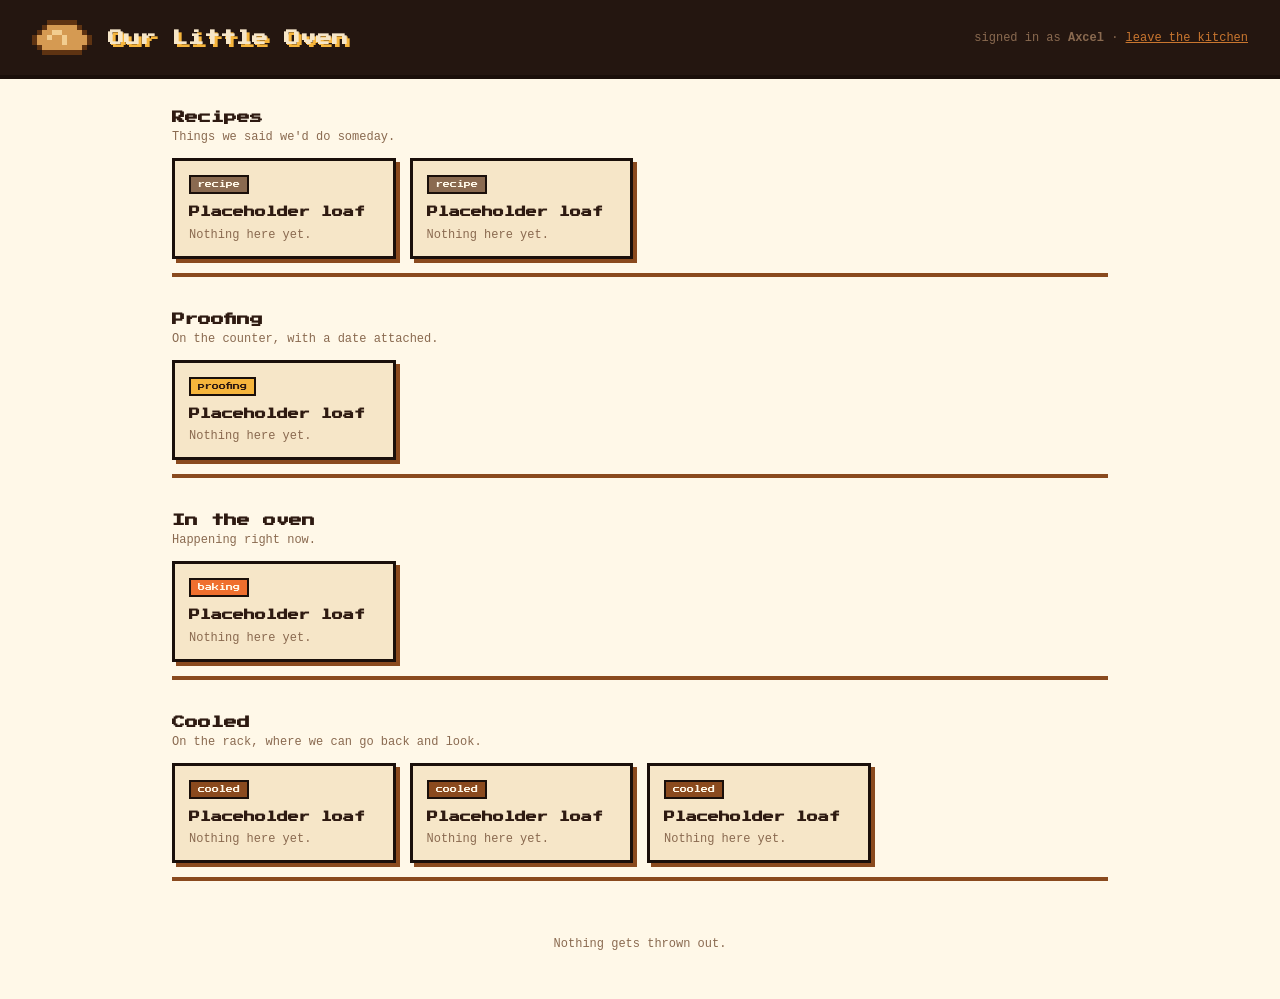
==== frontend/dashboard.html @ a83e8361 "feat: add placeholder dashboard Static dashboard page with the four loaf stages and placeholder card" ====
<!DOCTYPE html>
<html lang="en">
<head>
  <meta charset="UTF-8" />
  <meta name="viewport" content="width=device-width, initial-scale=1.0" />
  <title>Our Little Oven — The Rack</title>
  <link rel="preconnect" href="https://fonts.googleapis.com" />
  <link rel="preconnect" href="https://fonts.gstatic.com" crossorigin />
  <link href="https://fonts.googleapis.com/css2?family=Press+Start+2P&display=swap" rel="stylesheet" />
  <link rel="stylesheet" href="css/style.css" />
</head>
<body class="dash-body">

  <header class="dash-head">
    <div class="dash-brand">
      <div class="sprite-slot" data-sprite="boule"></div>
      <h1>Our Little Oven</h1>
    </div>
    <p class="dash-who">signed in as <b>Axcel</b> · <a href="index.html">leave the kitchen</a></p>
  </header>

  <main class="dash">

    <section class="shelf-group">
      <h2>Recipes</h2>
      <p class="shelf-note">Things we said we'd do someday.</p>
      <div class="loaf-row">
        <article class="loaf"><span class="stage recipe">recipe</span><h3>Placeholder loaf</h3><p>Nothing here yet.</p></article>
        <article class="loaf"><span class="stage recipe">recipe</span><h3>Placeholder loaf</h3><p>Nothing here yet.</p></article>
      </div>
    </section>

    <section class="shelf-group">
      <h2>Proofing</h2>
      <p class="shelf-note">On the counter, with a date attached.</p>
      <div class="loaf-row">
        <article class="loaf"><span class="stage proofing">proofing</span><h3>Placeholder loaf</h3><p>Nothing here yet.</p></article>
      </div>
    </section>

    <section class="shelf-group">
      <h2>In the oven</h2>
      <p class="shelf-note">Happening right now.</p>
      <div class="loaf-row">
        <article class="loaf"><span class="stage baking">baking</span><h3>Placeholder loaf</h3><p>Nothing here yet.</p></article>
      </div>
    </section>

    <section class="shelf-group">
      <h2>Cooled</h2>
      <p class="shelf-note">On the rack, where we can go back and look.</p>
      <div class="loaf-row">
        <article class="loaf"><span class="stage cooled">cooled</span><h3>Placeholder loaf</h3><p>Nothing here yet.</p></article>
        <article class="loaf"><span class="stage cooled">cooled</span><h3>Placeholder loaf</h3><p>Nothing here yet.</p></article>
        <article class="loaf"><span class="stage cooled">cooled</span><h3>Placeholder loaf</h3><p>Nothing here yet.</p></article>
      </div>
    </section>

  </main>

  <footer class="dash-foot"><span class="pip"></span>Nothing gets thrown out.</footer>

  <script src="js/sprites.js"></script>
</body>
</html>
---- frontend/css/style.css ----
:root {
  /* 8-bit bakery palette */
  --ink: #2e1a11;
  --outline: #1a0f0a;
  --hearth: #241610;
  --dough: #f6e6c8;
  --paper: #fff8e8;
  --ember: #ef6f2e;
  --gold: #f6b53c;
  --crust: #c9762f;
  --crust-dark: #8a4a1e;
  --muted: #8a6a50;
  --pixel: 'Press Start 2P', monospace;
  --mono: ui-monospace, SFMono-Regular, Menlo, monospace;
}

* {
  box-sizing: border-box;
}

body {
  margin: 0;
  background: var(--hearth);
  color: var(--ink);
  font-family: var(--mono);
}

a {
  color: var(--crust);
}

a:hover {
  color: var(--crust-dark);
}

.screen {
  min-height: 100vh;
  display: grid;
  grid-template-columns: 1fr 400px;
}

/* ---------- left: the hearth ---------- */

.hearth {
  position: relative;
  overflow: hidden;
  background: var(--hearth);
  display: flex;
  flex-direction: column;
  align-items: center;
  justify-content: center;
  gap: 30px;
}

.hearth-glow {
  position: absolute;
  inset: 0;
  background: radial-gradient(circle at 50% 62%, rgba(239, 111, 46, 0.3), rgba(36, 22, 16, 0) 62%);
}

.rack {
  position: relative;
  z-index: 1;
  display: flex;
  align-items: flex-end;
  gap: 18px;
}

.shelf {
  z-index: 1;
  width: 300px;
  height: 10px;
  background: #3d2417;
  border-top: 3px solid #56341f;
}

.oven-wrap {
  position: relative;
  z-index: 1;
}

.door-glow {
  position: absolute;
  left: 50%;
  bottom: -14px;
  transform: translateX(-50%);
  width: 190px;
  height: 26px;
  pointer-events: none;
  background: radial-gradient(ellipse at center, rgba(246, 181, 60, 0.5), rgba(246, 181, 60, 0) 70%);
  animation: glow 1.6s ease-in-out infinite;
}

.steam {
  position: absolute;
  left: 50%;
  top: -34px;
  transform: translateX(-50%);
  display: flex;
  gap: 12px;
}

.steam span {
  width: 6px;
  height: 6px;
  background: #7d6a5c;
  animation: steam 2.6s linear infinite;
}

.steam span:nth-child(2) { animation-delay: 0.9s; }
.steam span:nth-child(3) { animation-delay: 1.7s; }

.temp {
  position: relative;
  z-index: 1;
  margin: 0;
  font-family: var(--pixel);
  font-size: 10px;
  letter-spacing: 0.04em;
  color: #a8785a;
}

.scanlines {
  position: absolute;
  inset: 0;
  pointer-events: none;
  background: repeating-linear-gradient(
    to bottom,
    rgba(0, 0, 0, 0.22) 0 2px,
    rgba(0, 0, 0, 0) 2px 4px
  );
  animation: scan 1.2s linear infinite;
}

/* ---------- right: the panel ---------- */

.panel {
  background: var(--dough);
  border-left: 6px solid var(--outline);
  padding: 46px 40px;
  display: flex;
  flex-direction: column;
  justify-content: center;
  gap: 26px;
}

.panel-head {
  display: flex;
  flex-direction: column;
  gap: 14px;
}

h1 {
  margin: 0;
  font-family: var(--pixel);
  font-size: 21px;
  line-height: 1.5;
  color: var(--ink);
  text-shadow: 3px 3px 0 var(--gold);
}

.staff {
  display: flex;
  align-items: center;
  gap: 10px;
}

.staff p {
  margin: 0;
  font-size: 13px;
  line-height: 1.5;
  color: #6b4a33;
}

.bakers {
  display: flex;
  gap: 2px;
}

.caret {
  display: inline-block;
  width: 7px;
  height: 12px;
  margin-left: 4px;
  vertical-align: -1px;
  background: var(--ember);
  animation: blink 1s steps(1) infinite;
}

form {
  display: flex;
  flex-direction: column;
  gap: 8px;
}

label {
  font-family: var(--pixel);
  font-size: 10px;
  letter-spacing: 0.04em;
  color: var(--ink);
}

input {
  width: 100%;
  margin-bottom: 12px;
  padding: 12px 13px;
  background: var(--paper);
  border: 3px solid var(--ink);
  border-radius: 0;
  box-shadow: inset 3px 3px 0 rgba(46, 26, 17, 0.1);
  font-family: var(--mono);
  font-size: 15px;
  color: var(--ink);
}

input::placeholder {
  color: #b9a98d;
}

input:focus {
  outline: none;
  border-color: var(--ember);
  box-shadow: inset 3px 3px 0 rgba(239, 111, 46, 0.18);
}

#password {
  margin-bottom: 20px;
}

button {
  padding: 15px 14px;
  background: var(--ember);
  border: 3px solid var(--ink);
  border-radius: 0;
  box-shadow: 5px 5px 0 var(--ink);
  color: var(--paper);
  font-family: var(--pixel);
  font-size: 12px;
  cursor: pointer;
  transition: transform 80ms steps(2), box-shadow 80ms steps(2);
}

button:hover {
  background: #f6853f;
}

button:active {
  transform: translate(5px, 5px);
  box-shadow: 0 0 0 var(--ink);
}

.footnote {
  margin: 0;
  display: flex;
  align-items: center;
  gap: 8px;
  font-size: 12px;
  color: var(--muted);
}

.pip {
  width: 6px;
  height: 6px;
  background: #d3b58c;
}

/* ---------- sprite motion ---------- */

.bob-1 { animation: bob 2.8s ease-in-out infinite; }
.bob-2 { animation: bob 3.4s ease-in-out infinite 0.4s; }
.bob-3 { animation: bob 3.1s ease-in-out infinite 0.9s; }

@keyframes steam {
  0%   { transform: translateY(0) scale(1); opacity: 0; }
  18%  { opacity: 0.6; }
  100% { transform: translateY(-46px) scale(1.6); opacity: 0; }
}

@keyframes glow {
  0%, 100% { opacity: 0.55; transform: translateX(-50%) scale(1); }
  50%      { opacity: 1;    transform: translateX(-50%) scale(1.12); }
}

@keyframes blink {
  0%, 49%   { opacity: 1; }
  50%, 100% { opacity: 0; }
}

@keyframes bob {
  0%, 100% { transform: translateY(0); }
  50%      { transform: translateY(-4px); }
}

@keyframes scan {
  0%   { background-position: 0 0; }
  100% { background-position: 0 8px; }
}

/* ---------- dashboard ---------- */

.dash-body {
  background: var(--paper);
}

.dash-head {
  display: flex;
  align-items: center;
  justify-content: space-between;
  flex-wrap: wrap;
  gap: 12px;
  padding: 20px 32px;
  background: var(--hearth);
  border-bottom: 4px solid var(--outline);
}

.dash-brand {
  display: flex;
  align-items: center;
  gap: 16px;
}

.dash-brand h1 {
  margin: 0;
  font-family: var(--pixel);
  font-size: 16px;
  color: var(--dough);
}

.dash-who {
  margin: 0;
  font-size: 12px;
  color: var(--muted);
}

.dash {
  max-width: 1000px;
  margin: 0 auto;
  padding: 32px;
  display: flex;
  flex-direction: column;
  gap: 36px;
}

.shelf-group h2 {
  margin: 0;
  font-family: var(--pixel);
  font-size: 13px;
  color: var(--ink);
}

.shelf-note {
  margin: 6px 0 14px;
  font-size: 12px;
  color: var(--muted);
}

.loaf-row {
  display: grid;
  grid-template-columns: repeat(auto-fill, minmax(220px, 1fr));
  gap: 14px;
  padding-bottom: 14px;
  border-bottom: 4px solid var(--crust-dark);
}

.loaf {
  background: var(--dough);
  border: 3px solid var(--outline);
  box-shadow: 4px 4px 0 var(--crust-dark);
  padding: 14px;
}

.loaf h3 {
  margin: 10px 0 6px;
  font-family: var(--pixel);
  font-size: 11px;
  line-height: 1.6;
}

.loaf p {
  margin: 0;
  font-size: 12px;
  color: var(--muted);
}

.stage {
  display: inline-block;
  padding: 4px 7px;
  font-family: var(--pixel);
  font-size: 7px;
  color: var(--paper);
  border: 2px solid var(--outline);
}

.stage.recipe { background: var(--muted); }
.stage.proofing { background: var(--gold); color: var(--ink); }
.stage.baking { background: var(--ember); }
.stage.cooled { background: var(--crust-dark); }

.dash-foot {
  padding: 24px 32px 40px;
  text-align: center;
  font-size: 12px;
  color: var(--muted);
}
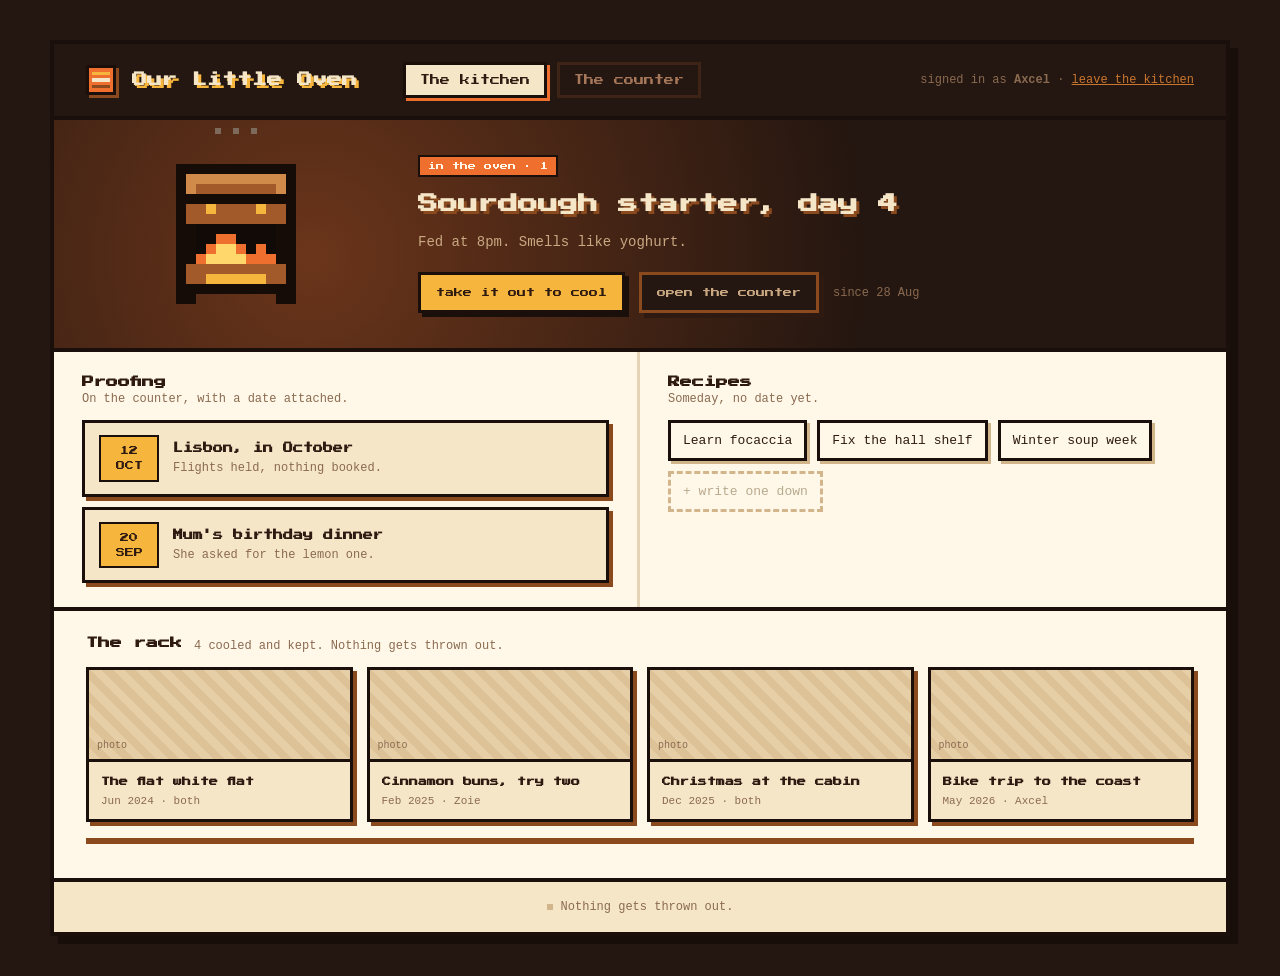
==== commit 441faba6: "feat: apply pixel-bakery dashboard design Implements the kitchen and counter views from the dashboar" ====
--- a/frontend/dashboard.html
+++ b/frontend/dashboard.html
@@ -3,63 +3,33 @@
 <head>
   <meta charset="UTF-8" />
   <meta name="viewport" content="width=device-width, initial-scale=1.0" />
-  <title>Our Little Oven — The Rack</title>
+  <title>Our Little Oven — Dashboard</title>
   <link rel="preconnect" href="https://fonts.googleapis.com" />
   <link rel="preconnect" href="https://fonts.gstatic.com" crossorigin />
   <link href="https://fonts.googleapis.com/css2?family=Press+Start+2P&display=swap" rel="stylesheet" />
   <link rel="stylesheet" href="css/style.css" />
+  <link rel="stylesheet" href="css/dashboard.css" />
 </head>
-<body class="dash-body">
+<body class="dashboard-body">
+  <div class="app-frame">
+    <header class="app-header">
+      <div class="brand">
+        <span class="brand-mark"><span></span><span></span><span></span></span>
+        <h1 class="brand-title">Our Little Oven</h1>
+      </div>
+      <nav class="tabs">
+        <button class="tab" data-action="go-view" data-view="kitchen">The kitchen</button>
+        <button class="tab" data-action="go-view" data-view="counter">The counter</button>
+      </nav>
+      <p class="signed-in">signed in as <b>Axcel</b> · <a href="index.html">leave the kitchen</a></p>
+    </header>
 
-  <header class="dash-head">
-    <div class="dash-brand">
-      <div class="sprite-slot" data-sprite="boule"></div>
-      <h1>Our Little Oven</h1>
-    </div>
-    <p class="dash-who">signed in as <b>Axcel</b> · <a href="index.html">leave the kitchen</a></p>
-  </header>
+    <main id="view-root"></main>
 
-  <main class="dash">
-
-    <section class="shelf-group">
-      <h2>Recipes</h2>
-      <p class="shelf-note">Things we said we'd do someday.</p>
-      <div class="loaf-row">
-        <article class="loaf"><span class="stage recipe">recipe</span><h3>Placeholder loaf</h3><p>Nothing here yet.</p></article>
-        <article class="loaf"><span class="stage recipe">recipe</span><h3>Placeholder loaf</h3><p>Nothing here yet.</p></article>
-      </div>
-    </section>
-
-    <section class="shelf-group">
-      <h2>Proofing</h2>
-      <p class="shelf-note">On the counter, with a date attached.</p>
-      <div class="loaf-row">
-        <article class="loaf"><span class="stage proofing">proofing</span><h3>Placeholder loaf</h3><p>Nothing here yet.</p></article>
-      </div>
-    </section>
-
-    <section class="shelf-group">
-      <h2>In the oven</h2>
-      <p class="shelf-note">Happening right now.</p>
-      <div class="loaf-row">
-        <article class="loaf"><span class="stage baking">baking</span><h3>Placeholder loaf</h3><p>Nothing here yet.</p></article>
-      </div>
-    </section>
-
-    <section class="shelf-group">
-      <h2>Cooled</h2>
-      <p class="shelf-note">On the rack, where we can go back and look.</p>
-      <div class="loaf-row">
-        <article class="loaf"><span class="stage cooled">cooled</span><h3>Placeholder loaf</h3><p>Nothing here yet.</p></article>
-        <article class="loaf"><span class="stage cooled">cooled</span><h3>Placeholder loaf</h3><p>Nothing here yet.</p></article>
-        <article class="loaf"><span class="stage cooled">cooled</span><h3>Placeholder loaf</h3><p>Nothing here yet.</p></article>
-      </div>
-    </section>
-
-  </main>
-
-  <footer class="dash-foot"><span class="pip"></span>Nothing gets thrown out.</footer>
+    <footer class="app-footer"><span class="pip"></span>Nothing gets thrown out.</footer>
+  </div>
 
   <script src="js/sprites.js"></script>
+  <script src="js/dashboard.js"></script>
 </body>
 </html>
--- a/frontend/css/style.css
+++ b/frontend/css/style.css
@@ -295,110 +295,3 @@
   0%   { background-position: 0 0; }
   100% { background-position: 0 8px; }
 }
-
-/* ---------- dashboard ---------- */
-
-.dash-body {
-  background: var(--paper);
-}
-
-.dash-head {
-  display: flex;
-  align-items: center;
-  justify-content: space-between;
-  flex-wrap: wrap;
-  gap: 12px;
-  padding: 20px 32px;
-  background: var(--hearth);
-  border-bottom: 4px solid var(--outline);
-}
-
-.dash-brand {
-  display: flex;
-  align-items: center;
-  gap: 16px;
-}
-
-.dash-brand h1 {
-  margin: 0;
-  font-family: var(--pixel);
-  font-size: 16px;
-  color: var(--dough);
-}
-
-.dash-who {
-  margin: 0;
-  font-size: 12px;
-  color: var(--muted);
-}
-
-.dash {
-  max-width: 1000px;
-  margin: 0 auto;
-  padding: 32px;
-  display: flex;
-  flex-direction: column;
-  gap: 36px;
-}
-
-.shelf-group h2 {
-  margin: 0;
-  font-family: var(--pixel);
-  font-size: 13px;
-  color: var(--ink);
-}
-
-.shelf-note {
-  margin: 6px 0 14px;
-  font-size: 12px;
-  color: var(--muted);
-}
-
-.loaf-row {
-  display: grid;
-  grid-template-columns: repeat(auto-fill, minmax(220px, 1fr));
-  gap: 14px;
-  padding-bottom: 14px;
-  border-bottom: 4px solid var(--crust-dark);
-}
-
-.loaf {
-  background: var(--dough);
-  border: 3px solid var(--outline);
-  box-shadow: 4px 4px 0 var(--crust-dark);
-  padding: 14px;
-}
-
-.loaf h3 {
-  margin: 10px 0 6px;
-  font-family: var(--pixel);
-  font-size: 11px;
-  line-height: 1.6;
-}
-
-.loaf p {
-  margin: 0;
-  font-size: 12px;
-  color: var(--muted);
-}
-
-.stage {
-  display: inline-block;
-  padding: 4px 7px;
-  font-family: var(--pixel);
-  font-size: 7px;
-  color: var(--paper);
-  border: 2px solid var(--outline);
-}
-
-.stage.recipe { background: var(--muted); }
-.stage.proofing { background: var(--gold); color: var(--ink); }
-.stage.baking { background: var(--ember); }
-.stage.cooled { background: var(--crust-dark); }
-
-.dash-foot {
-  padding: 24px 32px 40px;
-  text-align: center;
-  font-size: 12px;
-  color: var(--muted);
-}
--- a/frontend/css/dashboard.css
+++ b/frontend/css/dashboard.css
@@ -0,0 +1,818 @@
+:root {
+  --amber: #f6b53c;
+  --brown: #8a4a1e;
+  --brown-dark: #6b3a17;
+  --firebox: #3d2417;
+  --oven-trim: #56341f;
+  --ticket-paper: #fffdf6;
+  --cloth-light: #fbf1dc;
+  --cloth-dark: #f2e3c4;
+  --text-2: #4a2c16;
+  --text-3: #6b4a33;
+  --muted-2: #b9a98d;
+  --on-dark: #f6e6c8;
+  --on-dark-2: #c9a882;
+  --on-dark-3: #a8785a;
+  --hairline: #e4d3b4;
+  --hairline-2: #d9c7a4;
+  --hairline-3: #d3b58c;
+  --hairline-4: #c9a882;
+}
+
+.dashboard-body {
+  background: var(--hearth);
+}
+
+.app-frame {
+  width: 1180px;
+  max-width: 100%;
+  margin: 40px auto;
+  background: var(--paper);
+  border: 4px solid var(--outline);
+  box-shadow: 8px 8px 0 rgba(0, 0, 0, 0.35);
+}
+
+/* ---------- header ---------- */
+
+.app-header {
+  display: flex;
+  align-items: center;
+  gap: 20px;
+  padding: 18px 32px;
+  background: var(--hearth);
+  border-bottom: 4px solid var(--outline);
+}
+
+.brand {
+  display: flex;
+  align-items: center;
+  gap: 16px;
+}
+
+.brand-mark {
+  display: flex;
+  flex-direction: column;
+  justify-content: center;
+  gap: 3px;
+  flex: none;
+  width: 30px;
+  height: 30px;
+  padding: 4px 3px;
+  background: var(--ember);
+  border: 3px solid var(--outline);
+  box-shadow: 3px 3px 0 var(--brown);
+}
+
+.brand-mark span:nth-child(1) { height: 4px; background: var(--amber); }
+.brand-mark span:nth-child(2) { height: 4px; background: var(--on-dark); }
+.brand-mark span:nth-child(3) { height: 4px; background: var(--brown); }
+
+.brand-title {
+  margin: 0;
+  font-family: var(--pixel);
+  font-size: 15px;
+  color: var(--on-dark);
+}
+
+.tabs {
+  display: flex;
+  gap: 10px;
+  margin-left: 26px;
+  margin-right: auto;
+}
+
+.tab {
+  padding: 10px 14px;
+  font-family: var(--pixel);
+  font-size: 10px;
+  cursor: pointer;
+  background: var(--hearth);
+  color: var(--on-dark-3);
+  border: 3px solid var(--firebox);
+  box-shadow: none;
+}
+
+.tab.active {
+  background: var(--on-dark);
+  color: var(--ink);
+  border: 3px solid var(--outline);
+  box-shadow: 3px 3px 0 var(--ember);
+}
+
+.signed-in {
+  margin: 0;
+  font-size: 12px;
+  color: var(--muted);
+}
+
+/* ---------- footer ---------- */
+
+.app-footer {
+  padding: 18px 32px;
+  border-top: 4px solid var(--outline);
+  background: var(--dough);
+  text-align: center;
+  font-size: 12px;
+  color: var(--muted);
+}
+
+.pip {
+  display: inline-block;
+  width: 6px;
+  height: 6px;
+  background: var(--hairline-3);
+  margin-right: 8px;
+}
+
+/* ---------- buttons / chips shared ---------- */
+
+.btn {
+  padding: 13px 15px;
+  font-family: var(--pixel);
+  font-size: 9px;
+  cursor: pointer;
+  border: 3px solid var(--outline);
+}
+
+.btn-amber {
+  background: var(--amber);
+  box-shadow: 4px 4px 0 var(--outline);
+  color: var(--ink);
+}
+
+.btn-ghost {
+  background: var(--hearth);
+  border: 3px solid var(--brown);
+  color: var(--on-dark-2);
+}
+
+.chip {
+  padding: 10px 12px;
+  background: var(--paper);
+  border: 3px solid var(--outline);
+  box-shadow: 3px 3px 0 var(--hairline-3);
+  font-size: 13px;
+}
+
+.chip-dashed {
+  border: 3px dashed var(--hairline-3);
+  color: var(--muted-2);
+  background: none;
+  box-shadow: none;
+}
+
+/* ---------- kitchen view ---------- */
+
+.hero {
+  position: relative;
+  overflow: hidden;
+  display: grid;
+  grid-template-columns: 300px 1fr;
+  align-items: center;
+  gap: 32px;
+  padding: 34px 32px;
+  background: var(--hearth);
+  border-bottom: 4px solid var(--outline);
+}
+
+.hero-glow {
+  position: absolute;
+  inset: 0;
+  background: radial-gradient(circle at 22% 60%, rgba(239, 111, 46, 0.35), rgba(36, 22, 16, 0) 60%);
+}
+
+.hero-art {
+  position: relative;
+  display: flex;
+  justify-content: center;
+}
+
+.hero-art .steam {
+  position: absolute;
+  left: 50%;
+  top: -26px;
+  transform: translateX(-50%);
+  display: flex;
+  gap: 12px;
+}
+
+.hero-art .steam span {
+  width: 6px;
+  height: 6px;
+  background: #7d6a5c;
+  animation: steam 2.6s linear infinite;
+}
+
+.hero-art .steam span:nth-child(2) { animation-delay: 0.9s; }
+.hero-art .steam span:nth-child(3) { animation-delay: 1.7s; }
+
+.hero-copy {
+  position: relative;
+  display: flex;
+  flex-direction: column;
+  gap: 12px;
+}
+
+.chip-oven {
+  align-self: flex-start;
+  padding: 5px 8px;
+  font-family: var(--pixel);
+  font-size: 8px;
+  color: var(--paper);
+  background: var(--ember);
+  border: 2px solid var(--outline);
+  box-shadow: none;
+}
+
+.hero-copy h2 {
+  margin: 0;
+  font-family: var(--pixel);
+  font-size: 20px;
+  line-height: 1.5;
+  color: var(--on-dark);
+  text-shadow: 3px 3px 0 var(--brown);
+}
+
+.hero-copy p {
+  margin: 0;
+  max-width: 620px;
+  font-size: 14px;
+  line-height: 1.7;
+  color: var(--on-dark-2);
+}
+
+.hero-actions {
+  display: flex;
+  align-items: center;
+  gap: 14px;
+  margin-top: 6px;
+}
+
+.hero-when {
+  font-size: 12px;
+  color: var(--muted);
+}
+
+.two-up {
+  display: grid;
+  grid-template-columns: 1fr 1fr;
+  border-bottom: 4px solid var(--outline);
+}
+
+.two-up section {
+  padding: 24px 28px;
+}
+
+.proofing-panel {
+  border-right: 3px solid var(--hairline);
+}
+
+.two-up h3 {
+  margin: 0 0 4px;
+  font-family: var(--pixel);
+  font-size: 12px;
+}
+
+.two-up .sub {
+  margin: 0 0 14px;
+  font-size: 12px;
+  color: var(--muted);
+}
+
+.proofing-rows {
+  display: flex;
+  flex-direction: column;
+  gap: 10px;
+}
+
+.proofing-row {
+  display: flex;
+  align-items: center;
+  gap: 14px;
+  background: var(--dough);
+  border: 3px solid var(--outline);
+  box-shadow: 4px 4px 0 var(--brown);
+  padding: 12px 14px;
+}
+
+.proofing-row .date-chip {
+  flex: none;
+  width: 60px;
+  text-align: center;
+  font-family: var(--pixel);
+  font-size: 9px;
+  line-height: 1.7;
+  color: var(--ink);
+  background: var(--amber);
+  border: 2px solid var(--outline);
+  padding: 6px 2px;
+}
+
+.proofing-row h4 {
+  margin: 0 0 5px;
+  font-family: var(--pixel);
+  font-size: 10px;
+  line-height: 1.5;
+}
+
+.proofing-row p {
+  margin: 0;
+  font-size: 12px;
+  color: var(--muted);
+}
+
+.recipe-chips {
+  display: flex;
+  flex-wrap: wrap;
+  gap: 10px;
+}
+
+.rack-section {
+  padding: 26px 32px 34px;
+}
+
+.rack-head {
+  display: flex;
+  align-items: baseline;
+  gap: 12px;
+  margin-bottom: 14px;
+}
+
+.rack-head h3 {
+  margin: 0;
+  font-family: var(--pixel);
+  font-size: 12px;
+}
+
+.rack-head p {
+  margin: 0;
+  font-size: 12px;
+  color: var(--muted);
+}
+
+.rack-grid {
+  display: grid;
+  grid-template-columns: repeat(4, 1fr);
+  gap: 14px;
+  padding-bottom: 16px;
+  border-bottom: 6px solid var(--brown);
+}
+
+.rack-card {
+  background: var(--dough);
+  border: 3px solid var(--outline);
+  box-shadow: 4px 4px 0 var(--brown);
+}
+
+.rack-card .photo {
+  height: 92px;
+  background: repeating-linear-gradient(45deg, #e6cfa6 0 8px, #dcc296 8px 16px);
+  border-bottom: 3px solid var(--outline);
+  display: flex;
+  align-items: flex-end;
+  padding: 8px;
+}
+
+.rack-card .photo span {
+  font-size: 10px;
+  color: var(--muted);
+}
+
+.rack-card .body {
+  padding: 12px;
+}
+
+.rack-card h4 {
+  margin: 0 0 6px;
+  font-family: var(--pixel);
+  font-size: 9px;
+  line-height: 1.7;
+}
+
+.rack-card p {
+  margin: 0;
+  font-size: 11px;
+  color: var(--muted);
+}
+
+/* ---------- counter view ---------- */
+
+.toolbar {
+  display: flex;
+  align-items: center;
+  justify-content: space-between;
+  gap: 16px;
+  padding: 16px 32px;
+  background: var(--dough);
+  border-bottom: 3px solid var(--outline);
+}
+
+.toolbar p {
+  margin: 0;
+  font-size: 12px;
+  color: var(--muted);
+}
+
+.btn-new-loaf {
+  padding: 11px 13px;
+  background: var(--ember);
+  border: 3px solid var(--outline);
+  box-shadow: 4px 4px 0 var(--outline);
+  color: var(--paper);
+  font-family: var(--pixel);
+  font-size: 9px;
+  cursor: pointer;
+}
+
+.board {
+  display: grid;
+  grid-template-columns: repeat(4, 1fr);
+  align-items: stretch;
+  min-height: 560px;
+}
+
+.column {
+  display: flex;
+  flex-direction: column;
+  gap: 12px;
+  padding: 22px 18px 26px;
+  border-right: 3px solid var(--hairline);
+  background: var(--paper);
+}
+
+.column.drag-over {
+  background: #f9edd6;
+}
+
+.column-head {
+  display: flex;
+  align-items: center;
+  gap: 8px;
+}
+
+.swatch {
+  width: 10px;
+  height: 10px;
+  border: 2px solid var(--outline);
+}
+
+.column-head h2 {
+  margin: 0;
+  font-family: var(--pixel);
+  font-size: 11px;
+}
+
+.column-count {
+  margin-left: auto;
+  font-size: 12px;
+  color: var(--muted);
+}
+
+.column-desc {
+  margin: 0 0 8px;
+  font-size: 11px;
+  line-height: 1.5;
+  color: var(--muted);
+}
+
+.rail {
+  height: 8px;
+  margin: 0 -6px 10px;
+}
+
+.drop-hint {
+  margin-top: auto;
+  padding: 10px;
+  border: 2px dashed var(--hairline-3);
+  text-align: center;
+  font-size: 11px;
+  color: var(--muted-2);
+}
+
+/* recipes column */
+
+.col-recipe .rail {
+  background: var(--hairline-4);
+  border-top: 3px solid var(--brown);
+  border-bottom: 3px solid var(--brown-dark);
+}
+
+/* proofing column */
+
+.col-proofing .rail {
+  height: 8px;
+  margin-bottom: 14px;
+  background: repeating-linear-gradient(90deg, #e8d7b6 0 6px, #dcc79f 6px 12px);
+  border-bottom: 2px solid var(--hairline-4);
+}
+
+.col-proofing .drop-hint {
+  padding: 12px;
+  border-radius: 40% 60% 55% 45% / 50%;
+}
+
+/* oven column */
+
+.col-baking {
+  background: var(--hearth);
+  border-right: 3px solid var(--outline);
+}
+
+.col-baking .column-head h2 { color: var(--on-dark); }
+.col-baking .column-count { color: var(--on-dark-3); }
+.col-baking .column-desc { color: var(--on-dark-3); }
+
+.col-baking .rail {
+  height: 10px;
+  margin-bottom: 12px;
+  background: repeating-linear-gradient(90deg, var(--firebox) 0 4px, var(--hearth) 4px 12px);
+  border-top: 2px solid var(--oven-trim);
+}
+
+.col-baking .drop-hint {
+  border: 2px dashed var(--oven-trim);
+  color: var(--muted);
+}
+
+/* cooled column */
+
+.col-cooled .rail {
+  background: repeating-linear-gradient(90deg, var(--muted-2) 0 3px, transparent 3px 9px);
+  border-bottom: 2px solid var(--hairline-4);
+}
+
+/* ---------- cards ---------- */
+
+.card {
+  cursor: grab;
+}
+
+.advance-btn {
+  padding: 5px 7px;
+  border: 2px solid var(--outline);
+  font-family: var(--mono);
+  font-size: 10px;
+  cursor: pointer;
+}
+
+/* order ticket (recipes) */
+
+.ticket {
+  background: var(--ticket-paper);
+  border: 3px solid var(--outline);
+  box-shadow: 3px 3px 0 rgba(26, 15, 10, 0.25);
+  padding: 0;
+}
+
+.ticket:nth-child(even) { transform: rotate(0.9deg); }
+.ticket:nth-child(odd) { transform: rotate(-1.1deg); }
+
+.ticket .torn-top,
+.ticket .torn-bottom {
+  height: 9px;
+  background: radial-gradient(circle at 5px -3px, transparent 6px, var(--ticket-paper) 6px) 0 0/12px 9px repeat-x;
+}
+
+.ticket .torn-top { border-bottom: 2px dotted var(--hairline-4); }
+.ticket .torn-bottom { background-position: 0 3px; background-image: radial-gradient(circle at 5px 12px, transparent 6px, var(--ticket-paper) 6px); }
+
+.ticket .body {
+  padding: 11px 12px 12px;
+}
+
+.ticket .meta-row {
+  display: flex;
+  align-items: center;
+  justify-content: space-between;
+  font-family: var(--pixel);
+  font-size: 7px;
+  color: var(--brown);
+  letter-spacing: 0.04em;
+}
+
+.ticket .divider {
+  margin: 8px 0;
+  border-top: 2px dashed var(--hairline-2);
+}
+
+.ticket h3 {
+  margin: 0 0 8px;
+  font-family: var(--pixel);
+  font-size: 10px;
+  line-height: 1.7;
+  text-transform: uppercase;
+}
+
+.ticket p {
+  margin: 0 0 10px;
+  font-size: 12px;
+  line-height: 1.5;
+  color: var(--muted);
+}
+
+.ticket .footer-row {
+  display: flex;
+  align-items: center;
+  justify-content: space-between;
+  gap: 8px;
+  padding-top: 9px;
+  border-top: 2px dashed var(--hairline-2);
+  font-size: 11px;
+  color: var(--muted-2);
+}
+
+.ticket .advance-btn {
+  background: var(--ticket-paper);
+  color: var(--brown);
+}
+
+/* cloth panel (proofing) */
+
+.dough {
+  position: relative;
+  background: var(--dough);
+  border: 3px solid var(--outline);
+  box-shadow: 4px 4px 0 var(--brown);
+  padding: 12px;
+}
+
+.dough h3 {
+  margin: 0 0 10px;
+  text-align: center;
+  font-family: var(--pixel);
+  font-size: 10px;
+  line-height: 1.8;
+  color: var(--text-2);
+}
+
+.dough .cloth {
+  display: flex;
+  flex-direction: column;
+  gap: 9px;
+  padding: 12px;
+  background: repeating-linear-gradient(45deg, var(--cloth-light) 0 7px, var(--cloth-dark) 7px 14px);
+  border: 3px solid var(--outline);
+  box-shadow: inset 0 -8px 0 rgba(138, 74, 30, 0.1);
+}
+
+.dough .cloth-row {
+  display: flex;
+  align-items: center;
+  justify-content: space-between;
+  gap: 8px;
+}
+
+.dough .date-chip {
+  padding: 5px 7px;
+  background: var(--amber);
+  border: 2px solid var(--outline);
+  font-family: var(--pixel);
+  font-size: 8px;
+  color: var(--ink);
+}
+
+.dough .under-cloth {
+  font-size: 11px;
+  color: var(--muted);
+}
+
+.dough .cloth p {
+  margin: 0;
+  font-size: 12px;
+  line-height: 1.5;
+  color: var(--text-3);
+}
+
+.dough .advance-wrap {
+  display: flex;
+  justify-content: center;
+  margin-top: -11px;
+}
+
+.dough .advance-btn {
+  background: var(--paper);
+  color: var(--brown);
+}
+
+/* firebox (in the oven) */
+
+.firebox {
+  position: relative;
+  background: var(--firebox);
+  border: 3px solid var(--outline);
+  box-shadow: 0 0 26px rgba(239, 111, 46, 0.35), 4px 4px 0 #160c07;
+  padding: 12px;
+}
+
+.firebox h3 {
+  margin: 0 0 10px;
+  text-align: center;
+  font-family: var(--pixel);
+  font-size: 10px;
+  line-height: 1.8;
+  color: var(--on-dark);
+}
+
+.firebox .art-well {
+  position: relative;
+  display: flex;
+  align-items: center;
+  justify-content: center;
+  height: 120px;
+  background: var(--hearth);
+  border: 3px solid var(--outline);
+  overflow: hidden;
+}
+
+.firebox .art-well .glow {
+  position: absolute;
+  inset: 0;
+  background: radial-gradient(circle at 50% 70%, rgba(239, 111, 46, 0.45), rgba(36, 22, 16, 0) 65%);
+}
+
+.firebox .advance-wrap {
+  position: relative;
+  z-index: 1;
+  display: flex;
+  justify-content: center;
+  margin-top: 10px;
+}
+
+.firebox .advance-btn {
+  background: var(--amber);
+  color: var(--ink);
+}
+
+/* keeper (cooled) */
+
+.keeper {
+  position: relative;
+  background: var(--dough);
+  border: 3px solid var(--outline);
+  box-shadow: 4px 4px 0 var(--brown);
+  padding: 12px;
+  cursor: grab;
+}
+
+.keeper h3 {
+  margin: 0 0 10px;
+  text-align: center;
+  font-family: var(--pixel);
+  font-size: 10px;
+  line-height: 1.8;
+  color: #3a1f0e;
+}
+
+.keeper .panel {
+  display: flex;
+  flex-direction: column;
+  gap: 9px;
+  padding: 12px;
+  background: var(--paper);
+  border: 3px solid var(--outline);
+}
+
+.keeper .panel p {
+  margin: 0;
+  font-size: 12px;
+  line-height: 1.5;
+  color: var(--text-3);
+}
+
+.keeper .meta-row {
+  display: flex;
+  align-items: center;
+  justify-content: space-between;
+  gap: 8px;
+  padding-top: 9px;
+  border-top: 2px dashed var(--hairline-2);
+  font-size: 11px;
+  color: var(--muted);
+}
+
+.keeper .wire-rack {
+  height: 7px;
+  margin: 10px -12px -12px;
+  background: repeating-linear-gradient(90deg, var(--brown) 0 3px, var(--brown-dark) 3px 9px);
+  border-top: 2px solid var(--outline);
+}
+
+/* ---------- responsive ---------- */
+
+@media (max-width: 900px) {
+  .board {
+    grid-template-columns: repeat(2, 1fr);
+  }
+
+  .hero {
+    grid-template-columns: 1fr;
+  }
+
+  .two-up {
+    grid-template-columns: 1fr;
+  }
+
+  .rack-grid {
+    grid-template-columns: repeat(2, 1fr);
+  }
+}
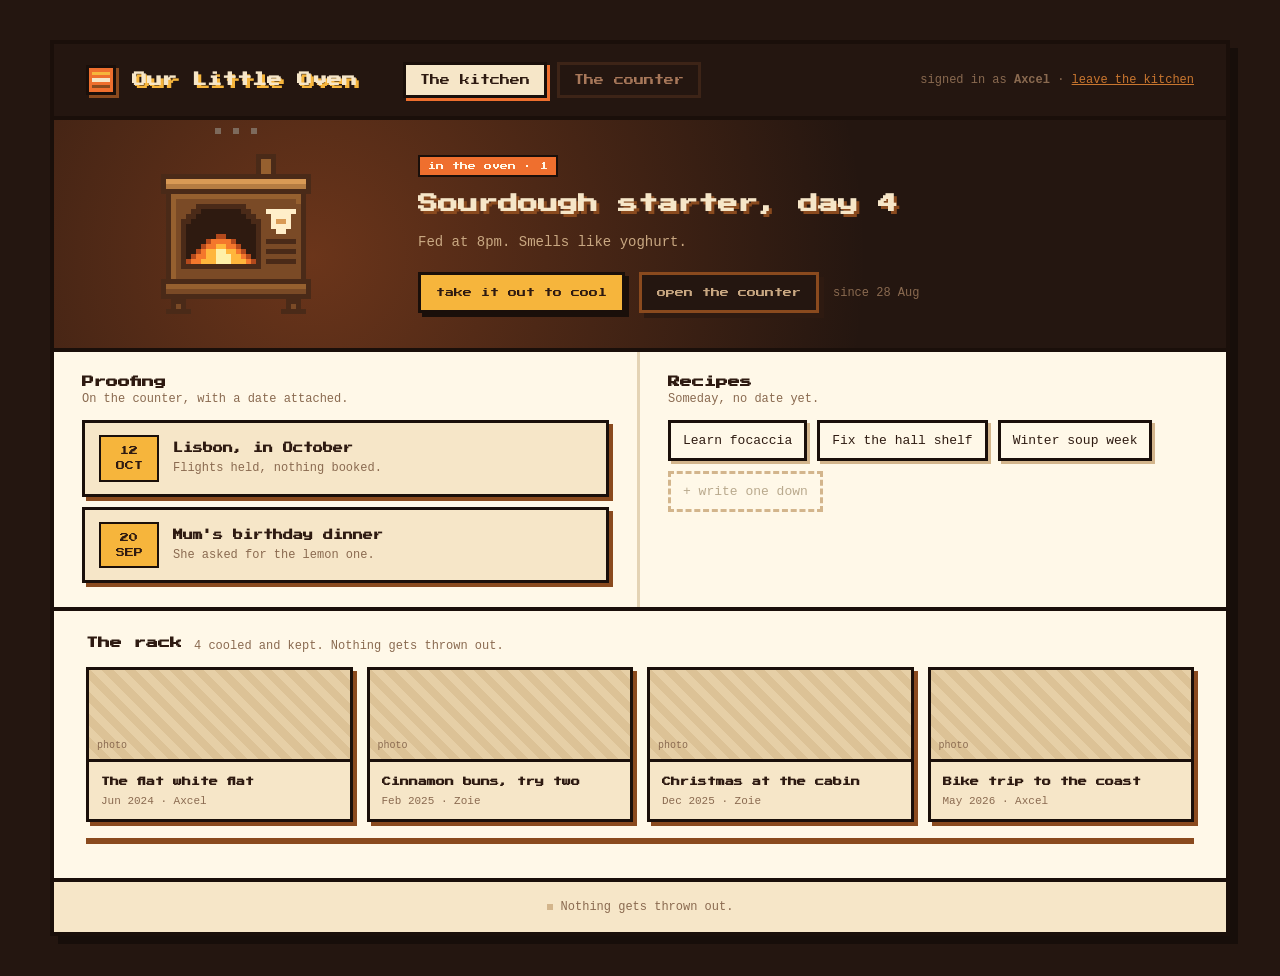
==== commit 4f4edb09: "feat: use 32px oven sprite on the dashboard Swap the dashboard's 16px oven for the higher-fidelity 3" ====
--- a/frontend/dashboard.html
+++ b/frontend/dashboard.html
@@ -29,7 +29,7 @@
     <footer class="app-footer"><span class="pip"></span>Nothing gets thrown out.</footer>
   </div>
 
-  <script src="js/sprites.js"></script>
+  <script src="js/sprites-32.js"></script>
   <script src="js/dashboard.js"></script>
 </body>
 </html>
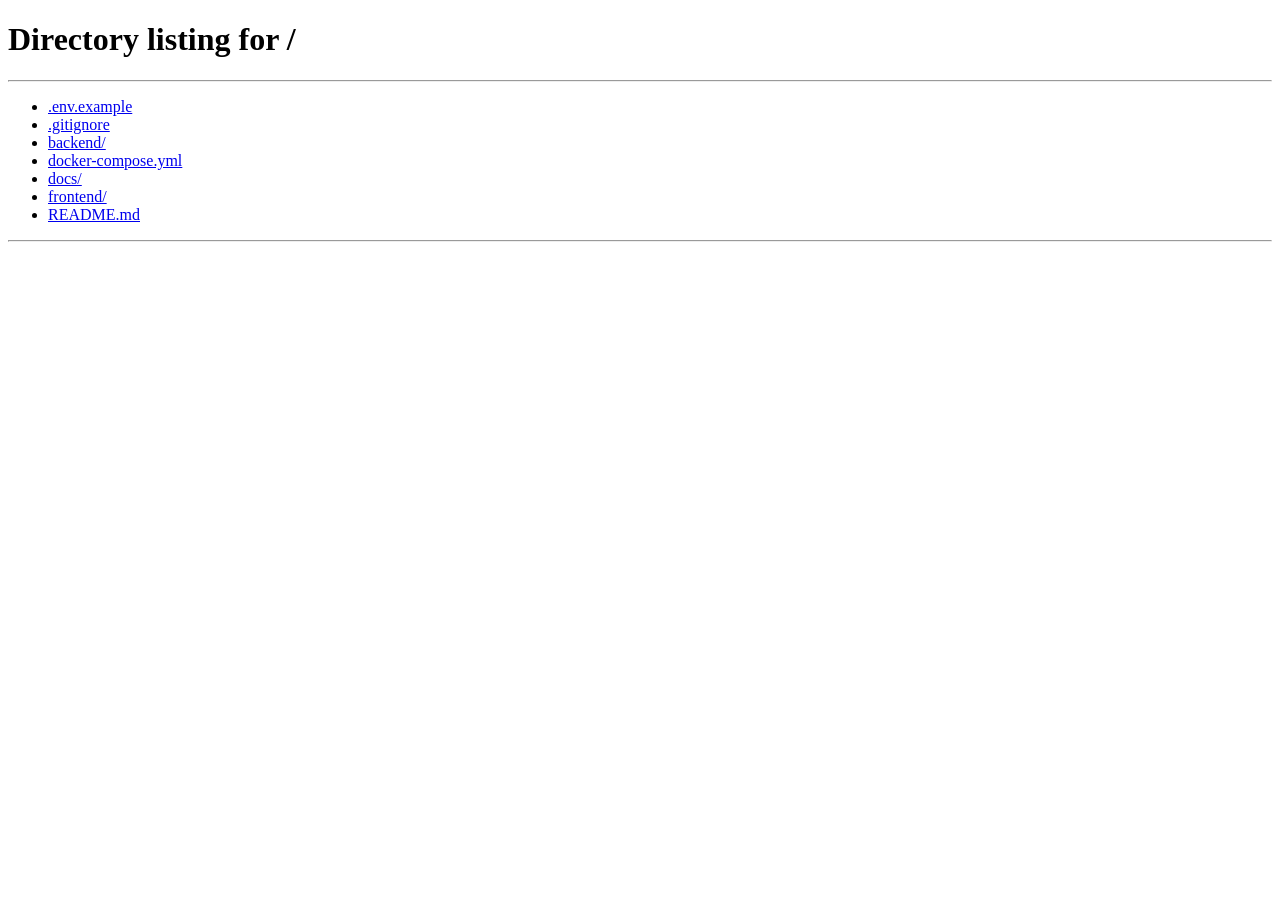
==== commit 1edf60e8: "feat: name and password login with session cookies - Sessions table (0002) storing hashed tokens, 30" ====
--- a/frontend/dashboard.html
+++ b/frontend/dashboard.html
@@ -21,7 +21,7 @@
         <button class="tab" data-action="go-view" data-view="kitchen">The kitchen</button>
         <button class="tab" data-action="go-view" data-view="counter">The counter</button>
       </nav>
-      <p class="signed-in">signed in as <b>Axcel</b> · <a href="index.html">leave the kitchen</a></p>
+      <p class="signed-in">signed in as <b id="signed-in-name"></b> · <a href="index.html" id="logout">leave the kitchen</a></p>
     </header>
 
     <main id="view-root"></main>
--- a/frontend/css/style.css
+++ b/frontend/css/style.css
@@ -227,6 +227,12 @@
   margin-bottom: 20px;
 }
 
+.login-error {
+  margin: -8px 0 16px;
+  font-size: 12px;
+  color: var(--crust-dark);
+}
+
 button {
   padding: 15px 14px;
   background: var(--ember);
